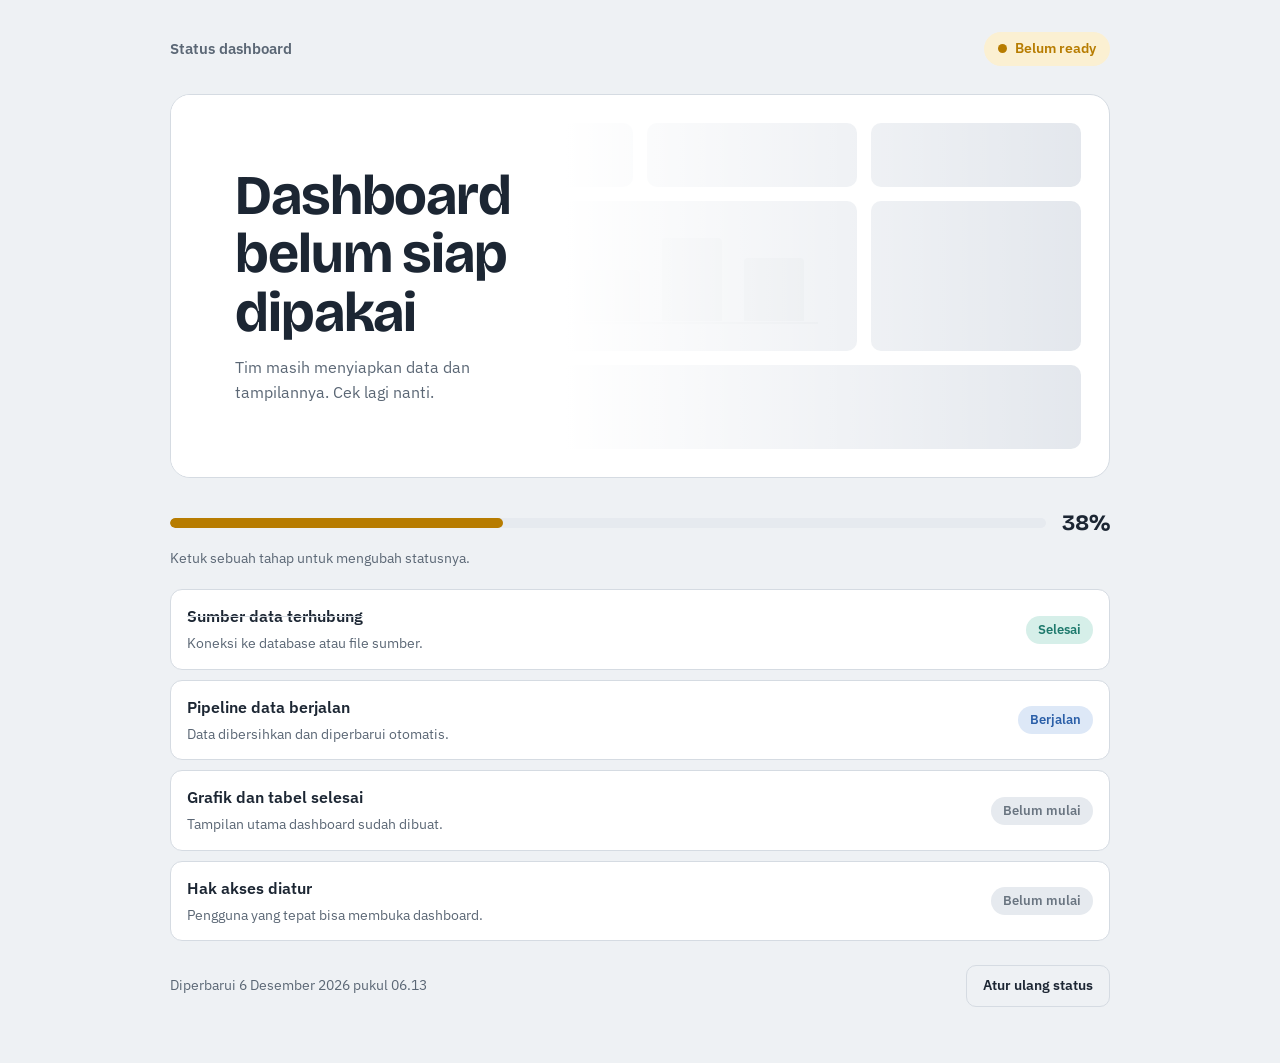
==== dashboard.html @ e11744fb "update dashboard.html" ====
<!doctype html>
<html lang="id">
    <head>
        <meta charset="utf-8" />
        <meta
            name="viewport"
            content="width=device-width, initial-scale=1, viewport-fit=cover"
        />
        <title>Status Dashboard</title>
        <link rel="preconnect" href="https://fonts.googleapis.com" />
        <link rel="preconnect" href="https://fonts.gstatic.com" crossorigin />
        <link
            href="https://fonts.googleapis.com/css2?family=Bricolage+Grotesque:wght@600;700&family=IBM+Plex+Sans:wght@400;500;600&display=swap"
            rel="stylesheet"
        />
        <style>
            :root {
                box-sizing: border-box;
                padding-top: env(safe-area-inset-top, 0px);
                padding-bottom: env(safe-area-inset-bottom, 0px);
                --bg: #eef1f4;
                --surface: #ffffff;
                --ink: #1c2633;
                --ink-soft: #5b6775;
                --line: #d5dbe2;
                --ghost: #dfe4ea;
                --wait: #b77c00;
                --wait-bg: #fbf0d2;
                --run: #2b5fa8;
                --run-bg: #dde8f7;
                --done: #1f7a6d;
                --done-bg: #d6efe9;
                --idle: #6a7581;
                --idle-bg: #e6eaef;
            }
            @media (prefers-color-scheme: dark) {
                :root:not([data-theme="light"]) {
                    --bg: #131a22;
                    --surface: #1b2430;
                    --ink: #e8edf2;
                    --ink-soft: #98a4b1;
                    --line: #2c3746;
                    --ghost: #263140;
                    --wait: #f0b93a;
                    --wait-bg: #3a2f10;
                    --run: #7fb0ee;
                    --run-bg: #1d3352;
                    --done: #59c9b6;
                    --done-bg: #143a34;
                    --idle: #9aa6b3;
                    --idle-bg: #263140;
                }
            }
            :root[data-theme="dark"] {
                --bg: #131a22;
                --surface: #1b2430;
                --ink: #e8edf2;
                --ink-soft: #98a4b1;
                --line: #2c3746;
                --ghost: #263140;
                --wait: #f0b93a;
                --wait-bg: #3a2f10;
                --run: #7fb0ee;
                --run-bg: #1d3352;
                --done: #59c9b6;
                --done-bg: #143a34;
                --idle: #9aa6b3;
                --idle-bg: #263140;
            }
            *,
            *::before,
            *::after {
                box-sizing: inherit;
            }
            html {
                height: 100%;
                scroll-padding-top: env(safe-area-inset-top, 0px);
            }
            body {
                margin: 0;
                min-height: 100%;
                background: var(--bg);
                color: var(--ink);
                font-family:
                    "IBM Plex Sans",
                    system-ui,
                    -apple-system,
                    "Segoe UI",
                    sans-serif;
                font-size: 16px;
                line-height: 1.55;
            }
            .wrap {
                max-width: 980px;
                margin: 0 auto;
                padding: 32px 20px 56px;
            }

            /* Header */
            .top {
                display: flex;
                align-items: center;
                justify-content: space-between;
                gap: 12px;
                margin-bottom: 28px;
            }
            .top .name {
                font-weight: 600;
                font-size: 15px;
                color: var(--ink-soft);
            }
            .pill {
                display: inline-flex;
                align-items: center;
                gap: 8px;
                padding: 6px 14px;
                border-radius: 999px;
                font-weight: 600;
                font-size: 14px;
                background: var(--wait-bg);
                color: var(--wait);
            }
            .pill::before {
                content: "";
                width: 9px;
                height: 9px;
                border-radius: 50%;
                background: currentColor;
            }
            .is-ready .pill {
                background: var(--done-bg);
                color: var(--done);
            }

            /* Stage: ghost dashboard + statement */
            .stage {
                position: relative;
                background: var(--surface);
                border: 1px solid var(--line);
                border-radius: 20px;
                padding: 28px;
                overflow: hidden;
            }
            .ghost {
                display: grid;
                grid-template-columns: repeat(4, 1fr);
                grid-template-rows: 64px 150px 84px;
                gap: 14px;
                opacity: 0.9;
            }
            .ghost > div {
                background: var(--ghost);
                border-radius: 10px;
            }
            .ghost .chart {
                grid-column: span 3;
                position: relative;
            }
            .ghost .side {
                grid-column: span 1;
            }
            .ghost .table {
                grid-column: span 4;
            }
            .ghost .chart::after {
                content: "";
                position: absolute;
                left: 6%;
                right: 6%;
                bottom: 18%;
                height: 2px;
                background: var(--line);
            }
            .bars {
                position: absolute;
                left: 8%;
                right: 8%;
                bottom: 20%;
                display: flex;
                align-items: flex-end;
                gap: 4%;
                height: 60%;
            }
            .bars i {
                flex: 1;
                background: var(--line);
                border-radius: 4px 4px 0 0;
            }
            .bars i:nth-child(1) {
                height: 38%;
            }
            .bars i:nth-child(2) {
                height: 62%;
            }
            .bars i:nth-child(3) {
                height: 48%;
            }
            .bars i:nth-child(4) {
                height: 80%;
            }
            .bars i:nth-child(5) {
                height: 56%;
            }
            .bars i:nth-child(6) {
                height: 92%;
            }
            .bars i:nth-child(7) {
                height: 70%;
            }

            .statement {
                position: absolute;
                inset: 0;
                display: flex;
                flex-direction: column;
                justify-content: center;
                align-items: flex-start;
                padding: 0 clamp(24px, 6vw, 64px);
                background: linear-gradient(
                    90deg,
                    var(--surface) 0%,
                    var(--surface) 42%,
                    transparent 100%
                );
            }
            h1 {
                font-family:
                    "Bricolage Grotesque", "IBM Plex Sans", system-ui,
                    sans-serif;
                font-weight: 700;
                font-size: clamp(30px, 6.4vw, 56px);
                line-height: 1.05;
                letter-spacing: -0.02em;
                margin: 0 0 12px;
                max-width: 11ch;
            }
            .statement p {
                margin: 0;
                max-width: 32ch;
                color: var(--ink-soft);
            }

            /* Progress */
            .progress {
                margin: 28px 0 8px;
                display: flex;
                align-items: center;
                gap: 16px;
            }
            .track {
                flex: 1;
                height: 10px;
                background: var(--idle-bg);
                border-radius: 999px;
                overflow: hidden;
            }
            .fill {
                height: 100%;
                width: 0;
                background: var(--wait);
                border-radius: 999px;
                transition:
                    width 0.7s ease,
                    background-color 0.3s;
            }
            .is-ready .fill {
                background: var(--done);
            }
            .pct {
                font-family: "Bricolage Grotesque", "IBM Plex Sans", sans-serif;
                font-weight: 700;
                font-size: 22px;
                min-width: 3.2ch;
                text-align: right;
            }
            .hint {
                color: var(--ink-soft);
                font-size: 14px;
                margin: 0 0 20px;
            }

            /* Checklist */
            .list {
                display: grid;
                gap: 10px;
                padding: 0;
                margin: 0;
                list-style: none;
            }
            .item {
                width: 100%;
                text-align: left;
                font: inherit;
                color: inherit;
                display: grid;
                grid-template-columns: 1fr auto;
                gap: 4px 16px;
                align-items: center;
                background: var(--surface);
                border: 1px solid var(--line);
                border-radius: 12px;
                padding: 14px 16px;
                cursor: pointer;
            }
            .item:hover {
                border-color: var(--ink-soft);
            }
            .item:focus-visible,
            .btn:focus-visible {
                outline: 3px solid var(--run);
                outline-offset: 2px;
            }
            .item .t {
                font-weight: 600;
            }
            .item .d {
                grid-column: 1;
                color: var(--ink-soft);
                font-size: 14px;
            }
            .badge {
                grid-row: 1 / span 2;
                grid-column: 2;
                padding: 4px 12px;
                border-radius: 999px;
                font-size: 13px;
                font-weight: 600;
                white-space: nowrap;
            }
            .s-idle .badge {
                background: var(--idle-bg);
                color: var(--idle);
            }
            .s-run .badge {
                background: var(--run-bg);
                color: var(--run);
            }
            .s-done .badge {
                background: var(--done-bg);
                color: var(--done);
            }
            .s-done .t {
                text-decoration: line-through;
                text-decoration-color: var(--line);
            }

            .foot {
                display: flex;
                flex-wrap: wrap;
                align-items: center;
                justify-content: space-between;
                gap: 12px;
                margin-top: 24px;
                color: var(--ink-soft);
                font-size: 14px;
            }
            .btn {
                font: inherit;
                font-weight: 600;
                color: var(--ink);
                background: transparent;
                border: 1px solid var(--line);
                border-radius: 10px;
                padding: 9px 16px;
                cursor: pointer;
            }
            .btn:hover {
                border-color: var(--ink-soft);
            }

            @media (max-width: 640px) {
                .wrap {
                    padding: 20px 16px 40px;
                }
                .stage {
                    padding: 16px;
                }
                .ghost {
                    grid-template-rows: 44px 110px 60px;
                    gap: 10px;
                }
                .statement {
                    background: linear-gradient(
                        180deg,
                        var(--surface) 0%,
                        var(--surface) 55%,
                        transparent 100%
                    );
                    justify-content: flex-start;
                    padding-top: 28px;
                }
                h1 {
                    max-width: 14ch;
                }
            }
            @media (prefers-reduced-motion: reduce) {
                .fill {
                    transition: none;
                }
            }
        </style>
    </head>
    <body>
        <div class="wrap" id="app">
            <div class="top">
                <span class="name">Status dashboard</span>
                <span class="pill" id="pill">Belum ready</span>
            </div>

            <section class="stage" aria-labelledby="judul">
                <div class="ghost" aria-hidden="true">
                    <div></div>
                    <div></div>
                    <div></div>
                    <div></div>
                    <div class="chart">
                        <div class="bars">
                            <i></i><i></i><i></i><i></i><i></i><i></i><i></i>
                        </div>
                    </div>
                    <div class="side"></div>
                    <div class="table"></div>
                </div>
                <div class="statement">
                    <h1 id="judul">Dashboard belum siap dipakai</h1>
                    <p id="sub">
                        Tim masih menyiapkan data dan tampilannya. Cek lagi
                        nanti.
                    </p>
                </div>
            </section>

            <div class="progress">
                <div
                    class="track"
                    role="progressbar"
                    aria-valuemin="0"
                    aria-valuemax="100"
                    aria-valuenow="0"
                    id="track"
                >
                    <div class="fill" id="fill"></div>
                </div>
                <div class="pct" id="pct">0%</div>
            </div>
            <p class="hint">Ketuk sebuah tahap untuk mengubah statusnya.</p>

            <ul class="list" id="list"></ul>

            <div class="foot">
                <span id="updated">Diperbarui —</span>
                <button class="btn" id="reset" type="button">
                    Atur ulang status
                </button>
            </div>
        </div>

        <script>
            (function () {
                var STEPS = [
                    {
                        id: "sumber",
                        title: "Sumber data terhubung",
                        desc: "Koneksi ke database atau file sumber."
                    },
                    {
                        id: "pipeline",
                        title: "Pipeline data berjalan",
                        desc: "Data dibersihkan dan diperbarui otomatis."
                    },
                    {
                        id: "visual",
                        title: "Grafik dan tabel selesai",
                        desc: "Tampilan utama dashboard sudah dibuat."
                    },
                    {
                        id: "akses",
                        title: "Hak akses diatur",
                        desc: "Pengguna yang tepat bisa membuka dashboard."
                    }
                ];
                var LABEL = ["Belum mulai", "Berjalan", "Selesai"];
                var CLS = ["s-idle", "s-run", "s-done"];
                var KEY = "status-dashboard-v1";

                var state = { s: [2, 1, 0, 0], t: null };

                try {
                    var raw = localStorage.getItem(KEY);
                    if (raw) {
                        var p = JSON.parse(raw);
                        if (
                            p &&
                            Array.isArray(p.s) &&
                            p.s.length === STEPS.length
                        )
                            state = p;
                    }
                } catch (e) {}

                function save() {
                    try {
                        localStorage.setItem(KEY, JSON.stringify(state));
                    } catch (e) {}
                }

                function fmt(ts) {
                    var d = ts ? new Date(ts) : new Date();
                    return d.toLocaleString("id-ID", {
                        day: "numeric",
                        month: "long",
                        year: "numeric",
                        hour: "2-digit",
                        minute: "2-digit"
                    });
                }

                var list = document.getElementById("list");

                function render() {
                    list.innerHTML = "";
                    var score = 0;
                    STEPS.forEach(function (st, i) {
                        var v = state.s[i];
                        score += v === 2 ? 1 : v === 1 ? 0.5 : 0;
                        var li = document.createElement("li");
                        var b = document.createElement("button");
                        b.type = "button";
                        b.className = "item " + CLS[v];
                        b.setAttribute(
                            "aria-label",
                            st.title +
                                ", status " +
                                LABEL[v] +
                                ". Ketuk untuk mengubah."
                        );
                        b.innerHTML =
                            '<span class="t"></span><span class="d"></span><span class="badge"></span>';
                        b.querySelector(".t").textContent = st.title;
                        b.querySelector(".d").textContent = st.desc;
                        b.querySelector(".badge").textContent = LABEL[v];
                        b.addEventListener("click", function () {
                            state.s[i] = (state.s[i] + 1) % 3;
                            state.t = Date.now();
                            save();
                            render();
                        });
                        li.appendChild(b);
                        list.appendChild(li);
                    });

                    var pct = Math.round((score / STEPS.length) * 100);
                    var ready = state.s.every(function (v) {
                        return v === 2;
                    });

                    document.getElementById("fill").style.width = pct + "%";
                    document.getElementById("pct").textContent = pct + "%";
                    document
                        .getElementById("track")
                        .setAttribute("aria-valuenow", pct);
                    document
                        .getElementById("app")
                        .classList.toggle("is-ready", ready);
                    document.getElementById("pill").textContent = ready
                        ? "Ready"
                        : "Belum ready";
                    document.getElementById("judul").textContent = ready
                        ? "Dashboard sudah siap dipakai"
                        : "Dashboard belum siap dipakai";
                    document.getElementById("sub").textContent = ready
                        ? "Semua tahap selesai. Dashboard bisa dibuka sekarang."
                        : "Tim masih menyiapkan data dan tampilannya. Cek lagi nanti.";
                    document.getElementById("updated").textContent =
                        "Diperbarui " + fmt(state.t);
                }

                document
                    .getElementById("reset")
                    .addEventListener("click", function () {
                        state = { s: [2, 1, 0, 0], t: Date.now() };
                        save();
                        render();
                    });

                render();
            })();
        </script>
    </body>
</html>
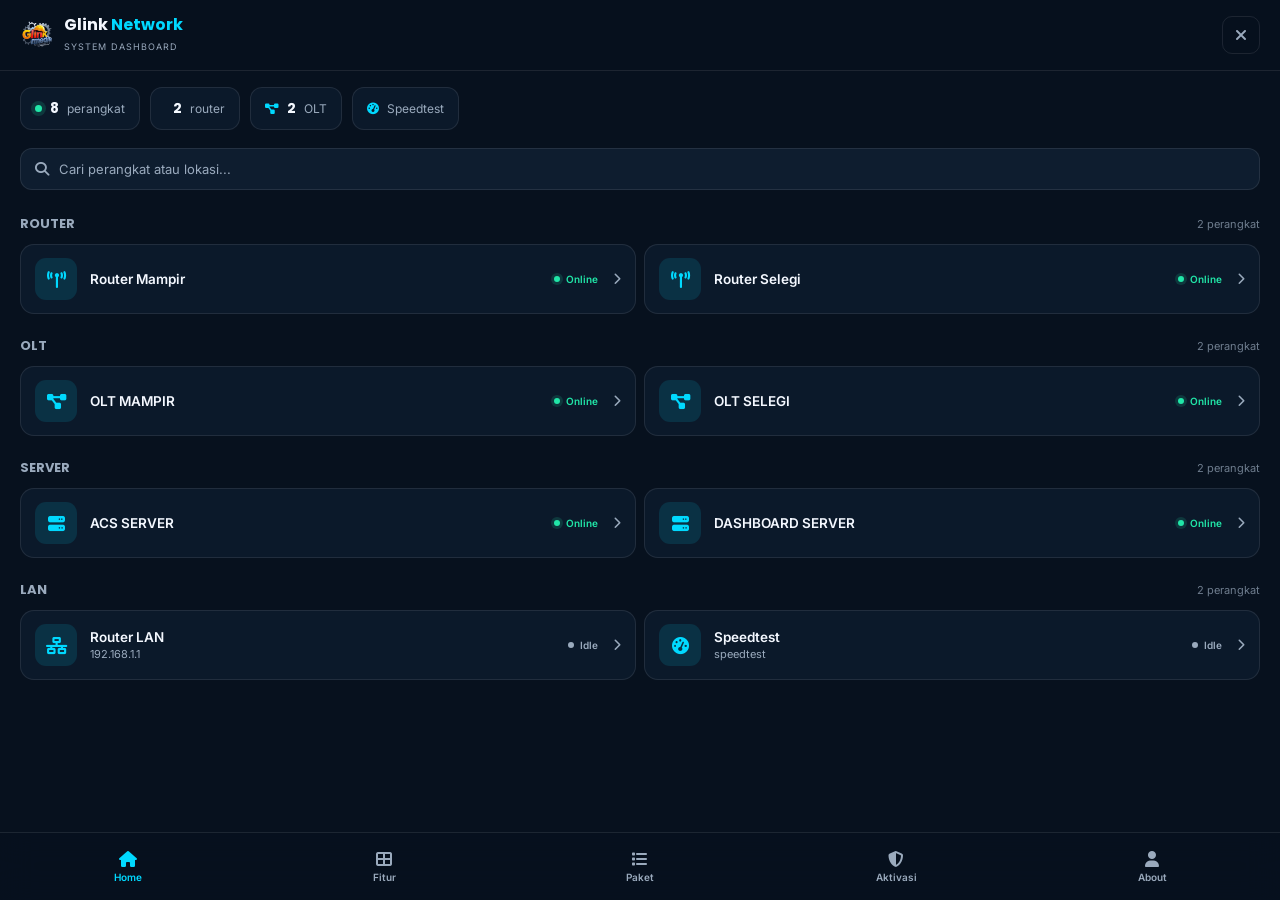
==== commit 99177e69: "Rename dashboard2.html to dashboard.html" ====
--- a/dashboard.html
+++ b/dashboard.html
@@ -1,590 +1,665 @@
 <!doctype html>
 <html lang="id">
     <head>
-        <meta charset="utf-8" />
+        <meta charset="UTF-8" />
         <meta
             name="viewport"
-            content="width=device-width, initial-scale=1, viewport-fit=cover"
+            content="width=device-width, initial-scale=1.0, viewport-fit=cover"
         />
-        <title>Status Dashboard</title>
+        <meta name="theme-color" content="#07111e" />
+        <title>Dashboard | Glink Network</title>
+        <link rel="icon" href="assets/img/favicon.ico" />
         <link rel="preconnect" href="https://fonts.googleapis.com" />
         <link rel="preconnect" href="https://fonts.gstatic.com" crossorigin />
         <link
-            href="https://fonts.googleapis.com/css2?family=Bricolage+Grotesque:wght@600;700&family=IBM+Plex+Sans:wght@400;500;600&display=swap"
+            href="https://fonts.googleapis.com/css2?family=Inter:wght@400;500;600;700&family=Poppins:wght@600;700;800&display=swap"
             rel="stylesheet"
+        />
+        <link
+            rel="stylesheet"
+            href="https://cdnjs.cloudflare.com/ajax/libs/font-awesome/6.5.2/css/all.min.css"
         />
         <style>
             :root {
+                --bg: #07111e;
+                --bg-soft: #0b1726;
+                --card: rgba(14, 29, 47, 0.75);
+                --card-solid: #0e1d2f;
+                --text: #f4f8ff;
+                --text-soft: #9aaabd;
+                --primary: #00d9ff;
+                --primary-dim: rgba(0, 217, 255, 0.12);
+                --border: rgba(255, 255, 255, 0.09);
+                --good: #21e6a8;
+                --tabbar-h: 68px;
+            }
+            * {
+                margin: 0;
+                padding: 0;
                 box-sizing: border-box;
+            }
+            html,
+            body {
+                overflow-x: hidden;
+                width: 100%;
+            }
+            body {
+                background: var(--bg);
+                color: var(--text);
+                font-family: "Inter", sans-serif;
+                padding-bottom: calc(
+                    var(--tabbar-h) + env(safe-area-inset-bottom, 0px)
+                );
                 padding-top: env(safe-area-inset-top, 0px);
+            }
+            a {
+                color: inherit;
+                text-decoration: none;
+            }
+
+            /* ============ HEADER ============ */
+            .header {
+                position: sticky;
+                top: env(safe-area-inset-top, 0px);
+                z-index: 50;
+                display: flex;
+                align-items: center;
+                justify-content: space-between;
+                padding: 16px 20px;
+                background: rgba(7, 17, 30, 0.75);
+                backdrop-filter: blur(16px);
+                -webkit-backdrop-filter: blur(16px);
+                border-bottom: 1px solid var(--border);
+            }
+            .header-brand {
+                display: flex;
+                align-items: center;
+                gap: 10px;
+            }
+            .header-brand img {
+                width: 34px;
+                height: 34px;
+                border-radius: 9px;
+            }
+            .header-brand strong {
+                font-family: "Poppins";
+                font-size: 16px;
+                display: block;
+                line-height: 1.1;
+            }
+            .header-brand strong span {
+                color: var(--primary);
+            }
+            .header-brand small {
+                color: var(--text-soft);
+                font-size: 9px;
+                letter-spacing: 1px;
+            }
+            .header-close {
+                width: 38px;
+                height: 38px;
+                display: grid;
+                place-items: center;
+                border: 1px solid var(--border);
+                border-radius: 10px;
+                color: var(--text-soft);
+                transition: 0.2s;
+            }
+            .header-close:active {
+                border-color: var(--primary);
+                color: var(--primary);
+            }
+
+            /* ============ SUMMARY STRIP ============ */
+            .summary {
+                display: flex;
+                gap: 10px;
+                padding: 16px 20px 4px;
+                overflow-x: auto;
+                scrollbar-width: none;
+            }
+            .summary::-webkit-scrollbar {
+                display: none;
+            }
+            .summary-chip {
+                flex: 0 0 auto;
+                display: flex;
+                align-items: center;
+                gap: 8px;
+                padding: 10px 14px;
+                border: 1px solid var(--border);
+                border-radius: 12px;
+                background: var(--card);
+                font-size: 12px;
+                color: var(--text-soft);
+                white-space: nowrap;
+            }
+            .summary-chip strong {
+                color: var(--text);
+                font-family: "Poppins";
+                font-size: 14px;
+            }
+            .summary-chip .dot {
+                width: 7px;
+                height: 7px;
+                border-radius: 50%;
+                background: var(--good);
+                box-shadow: 0 0 0 4px rgba(33, 230, 168, 0.15);
+            }
+
+            /* ============ SEARCH ============ */
+            .search-wrap {
+                padding: 14px 20px 6px;
+            }
+            .search-box {
+                display: flex;
+                align-items: center;
+                gap: 10px;
+                padding: 12px 14px;
+                border: 1px solid var(--border);
+                border-radius: 12px;
+                background: var(--card-solid);
+            }
+            .search-box i {
+                color: var(--text-soft);
+                font-size: 14px;
+            }
+            .search-box input {
+                flex: 1;
+                background: none;
+                border: none;
+                outline: none;
+                color: var(--text);
+                font-size: 13px;
+                font-family: inherit;
+            }
+            .search-box input::placeholder {
+                color: var(--text-soft);
+            }
+
+            /* ============ GROUPS ============ */
+            .group {
+                padding: 18px 20px 4px;
+            }
+            .group-title {
+                display: flex;
+                align-items: center;
+                justify-content: space-between;
+                margin-bottom: 10px;
+            }
+            .group-title h2 {
+                font-family: "Poppins";
+                font-size: 13px;
+                font-weight: 700;
+                color: var(--text-soft);
+            }
+            .group-title span {
+                font-size: 11px;
+                color: var(--text-soft);
+                opacity: 0.7;
+            }
+
+            .device-list {
+                display: flex;
+                flex-direction: column;
+                gap: 8px;
+            }
+            .device {
+                display: flex;
+                align-items: center;
+                gap: 13px;
+                padding: 13px 14px;
+                border: 1px solid var(--border);
+                border-radius: 14px;
+                background: var(--card);
+                transition: 0.2s;
+            }
+            .device:active {
+                border-color: rgba(0, 217, 255, 0.35);
+                background: rgba(0, 217, 255, 0.05);
+            }
+            .device-icon {
+                width: 42px;
+                height: 42px;
+                flex: 0 0 auto;
+                display: grid;
+                place-items: center;
+                border-radius: 11px;
+                background: var(--primary-dim);
+                color: var(--primary);
+                font-size: 17px;
+            }
+            .device-body {
+                flex: 1;
+                min-width: 0;
+            }
+            .device-body strong {
+                display: block;
+                font-size: 13.5px;
+                font-weight: 600;
+            }
+            .device-body span {
+                display: block;
+                margin-top: 2px;
+                font-size: 11px;
+                color: var(--text-soft);
+                white-space: nowrap;
+                overflow: hidden;
+                text-overflow: ellipsis;
+            }
+            .device-status {
+                flex: 0 0 auto;
+                display: flex;
+                align-items: center;
+                gap: 6px;
+                font-size: 10px;
+                color: var(--good);
+                font-weight: 600;
+            }
+            .device-status .dot {
+                width: 6px;
+                height: 6px;
+                border-radius: 50%;
+                background: var(--good);
+                box-shadow: 0 0 0 3px rgba(33, 230, 168, 0.15);
+            }
+            .device-chevron {
+                color: var(--text-soft);
+                font-size: 12px;
+                margin-left: 2px;
+            }
+
+            .device.is-add {
+                justify-content: center;
+                color: var(--text-soft);
+                border-style: dashed;
+            }
+            .device.is-add .device-icon {
+                background: transparent;
+                border: 1px dashed var(--border);
+                color: var(--text-soft);
+            }
+            .device.is-add strong {
+                font-weight: 500;
+                font-size: 13px;
+            }
+
+            .empty-state {
+                text-align: center;
+                padding: 50px 20px;
+                color: var(--text-soft);
+                font-size: 13px;
+                display: none;
+            }
+            .empty-state i {
+                font-size: 26px;
+                color: var(--primary);
+                margin-bottom: 10px;
+                display: block;
+            }
+
+            /* ============ BOTTOM TABBAR ============ */
+            .tabbar {
+                position: fixed;
+                left: 0;
+                right: 0;
+                bottom: 0;
+                z-index: 60;
+                height: calc(
+                    var(--tabbar-h) + env(safe-area-inset-bottom, 0px)
+                );
                 padding-bottom: env(safe-area-inset-bottom, 0px);
-                --bg: #eef1f4;
-                --surface: #ffffff;
-                --ink: #1c2633;
-                --ink-soft: #5b6775;
-                --line: #d5dbe2;
-                --ghost: #dfe4ea;
-                --wait: #b77c00;
-                --wait-bg: #fbf0d2;
-                --run: #2b5fa8;
-                --run-bg: #dde8f7;
-                --done: #1f7a6d;
-                --done-bg: #d6efe9;
-                --idle: #6a7581;
-                --idle-bg: #e6eaef;
-            }
-            @media (prefers-color-scheme: dark) {
-                :root:not([data-theme="light"]) {
-                    --bg: #131a22;
-                    --surface: #1b2430;
-                    --ink: #e8edf2;
-                    --ink-soft: #98a4b1;
-                    --line: #2c3746;
-                    --ghost: #263140;
-                    --wait: #f0b93a;
-                    --wait-bg: #3a2f10;
-                    --run: #7fb0ee;
-                    --run-bg: #1d3352;
-                    --done: #59c9b6;
-                    --done-bg: #143a34;
-                    --idle: #9aa6b3;
-                    --idle-bg: #263140;
-                }
-            }
-            :root[data-theme="dark"] {
-                --bg: #131a22;
-                --surface: #1b2430;
-                --ink: #e8edf2;
-                --ink-soft: #98a4b1;
-                --line: #2c3746;
-                --ghost: #263140;
-                --wait: #f0b93a;
-                --wait-bg: #3a2f10;
-                --run: #7fb0ee;
-                --run-bg: #1d3352;
-                --done: #59c9b6;
-                --done-bg: #143a34;
-                --idle: #9aa6b3;
-                --idle-bg: #263140;
-            }
-            *,
-            *::before,
-            *::after {
-                box-sizing: inherit;
-            }
-            html {
-                height: 100%;
-                scroll-padding-top: env(safe-area-inset-top, 0px);
-            }
-            body {
-                margin: 0;
-                min-height: 100%;
-                background: var(--bg);
-                color: var(--ink);
-                font-family:
-                    "IBM Plex Sans",
-                    system-ui,
-                    -apple-system,
-                    "Segoe UI",
-                    sans-serif;
+                display: flex;
+                background: rgba(7, 17, 30, 0.9);
+                backdrop-filter: blur(16px);
+                -webkit-backdrop-filter: blur(16px);
+                border-top: 1px solid var(--border);
+            }
+            .tab-link {
+                flex: 1;
+                display: flex;
+                flex-direction: column;
+                align-items: center;
+                justify-content: center;
+                gap: 4px;
+                color: var(--text-soft);
+                font-size: 10px;
+                font-weight: 600;
+            }
+            .tab-link i {
                 font-size: 16px;
-                line-height: 1.55;
-            }
-            .wrap {
-                max-width: 980px;
-                margin: 0 auto;
-                padding: 32px 20px 56px;
-            }
-
-            /* Header */
-            .top {
-                display: flex;
-                align-items: center;
-                justify-content: space-between;
-                gap: 12px;
-                margin-bottom: 28px;
-            }
-            .top .name {
-                font-weight: 600;
-                font-size: 15px;
-                color: var(--ink-soft);
-            }
-            .pill {
-                display: inline-flex;
-                align-items: center;
-                gap: 8px;
-                padding: 6px 14px;
-                border-radius: 999px;
-                font-weight: 600;
-                font-size: 14px;
-                background: var(--wait-bg);
-                color: var(--wait);
-            }
-            .pill::before {
-                content: "";
-                width: 9px;
-                height: 9px;
-                border-radius: 50%;
-                background: currentColor;
-            }
-            .is-ready .pill {
-                background: var(--done-bg);
-                color: var(--done);
-            }
-
-            /* Stage: ghost dashboard + statement */
-            .stage {
-                position: relative;
-                background: var(--surface);
-                border: 1px solid var(--line);
-                border-radius: 20px;
-                padding: 28px;
-                overflow: hidden;
-            }
-            .ghost {
-                display: grid;
-                grid-template-columns: repeat(4, 1fr);
-                grid-template-rows: 64px 150px 84px;
-                gap: 14px;
-                opacity: 0.9;
-            }
-            .ghost > div {
-                background: var(--ghost);
-                border-radius: 10px;
-            }
-            .ghost .chart {
-                grid-column: span 3;
-                position: relative;
-            }
-            .ghost .side {
-                grid-column: span 1;
-            }
-            .ghost .table {
-                grid-column: span 4;
-            }
-            .ghost .chart::after {
-                content: "";
-                position: absolute;
-                left: 6%;
-                right: 6%;
-                bottom: 18%;
-                height: 2px;
-                background: var(--line);
-            }
-            .bars {
-                position: absolute;
-                left: 8%;
-                right: 8%;
-                bottom: 20%;
-                display: flex;
-                align-items: flex-end;
-                gap: 4%;
-                height: 60%;
-            }
-            .bars i {
-                flex: 1;
-                background: var(--line);
-                border-radius: 4px 4px 0 0;
-            }
-            .bars i:nth-child(1) {
-                height: 38%;
-            }
-            .bars i:nth-child(2) {
-                height: 62%;
-            }
-            .bars i:nth-child(3) {
-                height: 48%;
-            }
-            .bars i:nth-child(4) {
-                height: 80%;
-            }
-            .bars i:nth-child(5) {
-                height: 56%;
-            }
-            .bars i:nth-child(6) {
-                height: 92%;
-            }
-            .bars i:nth-child(7) {
-                height: 70%;
-            }
-
-            .statement {
-                position: absolute;
-                inset: 0;
-                display: flex;
-                flex-direction: column;
-                justify-content: center;
-                align-items: flex-start;
-                padding: 0 clamp(24px, 6vw, 64px);
-                background: linear-gradient(
-                    90deg,
-                    var(--surface) 0%,
-                    var(--surface) 42%,
-                    transparent 100%
-                );
-            }
-            h1 {
-                font-family:
-                    "Bricolage Grotesque", "IBM Plex Sans", system-ui,
-                    sans-serif;
-                font-weight: 700;
-                font-size: clamp(30px, 6.4vw, 56px);
-                line-height: 1.05;
-                letter-spacing: -0.02em;
-                margin: 0 0 12px;
-                max-width: 11ch;
-            }
-            .statement p {
-                margin: 0;
-                max-width: 32ch;
-                color: var(--ink-soft);
-            }
-
-            /* Progress */
-            .progress {
-                margin: 28px 0 8px;
-                display: flex;
-                align-items: center;
-                gap: 16px;
-            }
-            .track {
-                flex: 1;
-                height: 10px;
-                background: var(--idle-bg);
-                border-radius: 999px;
-                overflow: hidden;
-            }
-            .fill {
-                height: 100%;
-                width: 0;
-                background: var(--wait);
-                border-radius: 999px;
-                transition:
-                    width 0.7s ease,
-                    background-color 0.3s;
-            }
-            .is-ready .fill {
-                background: var(--done);
-            }
-            .pct {
-                font-family: "Bricolage Grotesque", "IBM Plex Sans", sans-serif;
-                font-weight: 700;
-                font-size: 22px;
-                min-width: 3.2ch;
-                text-align: right;
-            }
-            .hint {
-                color: var(--ink-soft);
-                font-size: 14px;
-                margin: 0 0 20px;
-            }
-
-            /* Checklist */
-            .list {
-                display: grid;
-                gap: 10px;
-                padding: 0;
-                margin: 0;
-                list-style: none;
-            }
-            .item {
-                width: 100%;
-                text-align: left;
-                font: inherit;
-                color: inherit;
-                display: grid;
-                grid-template-columns: 1fr auto;
-                gap: 4px 16px;
-                align-items: center;
-                background: var(--surface);
-                border: 1px solid var(--line);
-                border-radius: 12px;
-                padding: 14px 16px;
-                cursor: pointer;
-            }
-            .item:hover {
-                border-color: var(--ink-soft);
-            }
-            .item:focus-visible,
-            .btn:focus-visible {
-                outline: 3px solid var(--run);
-                outline-offset: 2px;
-            }
-            .item .t {
-                font-weight: 600;
-            }
-            .item .d {
-                grid-column: 1;
-                color: var(--ink-soft);
-                font-size: 14px;
-            }
-            .badge {
-                grid-row: 1 / span 2;
-                grid-column: 2;
-                padding: 4px 12px;
-                border-radius: 999px;
-                font-size: 13px;
-                font-weight: 600;
-                white-space: nowrap;
-            }
-            .s-idle .badge {
-                background: var(--idle-bg);
-                color: var(--idle);
-            }
-            .s-run .badge {
-                background: var(--run-bg);
-                color: var(--run);
-            }
-            .s-done .badge {
-                background: var(--done-bg);
-                color: var(--done);
-            }
-            .s-done .t {
-                text-decoration: line-through;
-                text-decoration-color: var(--line);
-            }
-
-            .foot {
-                display: flex;
-                flex-wrap: wrap;
-                align-items: center;
-                justify-content: space-between;
-                gap: 12px;
-                margin-top: 24px;
-                color: var(--ink-soft);
-                font-size: 14px;
-            }
-            .btn {
-                font: inherit;
-                font-weight: 600;
-                color: var(--ink);
-                background: transparent;
-                border: 1px solid var(--line);
-                border-radius: 10px;
-                padding: 9px 16px;
-                cursor: pointer;
-            }
-            .btn:hover {
-                border-color: var(--ink-soft);
-            }
-
-            @media (max-width: 640px) {
-                .wrap {
-                    padding: 20px 16px 40px;
-                }
-                .stage {
-                    padding: 16px;
-                }
-                .ghost {
-                    grid-template-rows: 44px 110px 60px;
-                    gap: 10px;
-                }
-                .statement {
-                    background: linear-gradient(
-                        180deg,
-                        var(--surface) 0%,
-                        var(--surface) 55%,
-                        transparent 100%
-                    );
-                    justify-content: flex-start;
-                    padding-top: 28px;
-                }
-                h1 {
-                    max-width: 14ch;
-                }
-            }
-            @media (prefers-reduced-motion: reduce) {
-                .fill {
-                    transition: none;
+            }
+            .tab-link.active {
+                color: var(--primary);
+            }
+
+            @media (min-width: 560px) {
+                .device-list {
+                    display: grid;
+                    grid-template-columns: 1fr 1fr;
                 }
             }
         </style>
     </head>
     <body>
-        <div class="wrap" id="app">
-            <div class="top">
-                <span class="name">Status dashboard</span>
-                <span class="pill" id="pill">Belum ready</span>
-            </div>
-
-            <section class="stage" aria-labelledby="judul">
-                <div class="ghost" aria-hidden="true">
-                    <div></div>
-                    <div></div>
-                    <div></div>
-                    <div></div>
-                    <div class="chart">
-                        <div class="bars">
-                            <i></i><i></i><i></i><i></i><i></i><i></i><i></i>
-                        </div>
-                    </div>
-                    <div class="side"></div>
-                    <div class="table"></div>
+        <!-- ================= HEADER ================= -->
+        <header class="header">
+            <a href="index.html" class="header-brand">
+                <img src="assets/img/favicon.ico" alt="Glink Media" />
+                <div>
+                    <strong>Glink<span> Network</span></strong>
+                    <small>SYSTEM DASHBOARD</small>
                 </div>
-                <div class="statement">
-                    <h1 id="judul">Dashboard belum siap dipakai</h1>
-                    <p id="sub">
-                        Tim masih menyiapkan data dan tampilannya. Cek lagi
-                        nanti.
-                    </p>
-                </div>
-            </section>
-
-            <div class="progress">
-                <div
-                    class="track"
-                    role="progressbar"
-                    aria-valuemin="0"
-                    aria-valuemax="100"
-                    aria-valuenow="0"
-                    id="track"
-                >
-                    <div class="fill" id="fill"></div>
-                </div>
-                <div class="pct" id="pct">0%</div>
-            </div>
-            <p class="hint">Ketuk sebuah tahap untuk mengubah statusnya.</p>
-
-            <ul class="list" id="list"></ul>
-
-            <div class="foot">
-                <span id="updated">Diperbarui —</span>
-                <button class="btn" id="reset" type="button">
-                    Atur ulang status
-                </button>
+            </a>
+            <a
+                href="index.html"
+                class="header-close"
+                aria-label="Tutup dashboard"
+            >
+                <i class="fa-solid fa-xmark"></i>
+            </a>
+        </header>
+
+        <!-- ================= SUMMARY ================= -->
+        <div class="summary">
+            <div class="summary-chip">
+                <span class="dot"></span>
+                <strong id="count-total">0</strong> perangkat
+            </div>
+            <div class="summary-chip">
+                <i class="fa-solid fa-router" style="color: var(--primary)"></i>
+                <strong>2</strong> router
+            </div>
+            <div class="summary-chip">
+                <i
+                    class="fa-solid fa-diagram-project"
+                    style="color: var(--primary)"
+                ></i>
+                <strong>2</strong> OLT
+            </div>
+            <div class="summary-chip">
+                <i
+                    class="fa-solid fa-gauge-high"
+                    style="color: var(--primary)"
+                ></i>
+                Speedtest
             </div>
         </div>
 
+        <!-- ================= SEARCH ================= -->
+        <div class="search-wrap">
+            <div class="search-box">
+                <i class="fa-solid fa-magnifying-glass"></i>
+                <input
+                    id="device-search"
+                    type="search"
+                    placeholder="Cari perangkat atau lokasi..."
+                />
+            </div>
+        </div>
+
+        <!-- ================= ROUTER ================= -->
+        <div class="group" data-group>
+            <div class="group-title">
+                <h2>ROUTER</h2>
+                <span>2 perangkat</span>
+            </div>
+            <div class="device-list">
+                <a
+                    href="http://103.158.210.14:8080/graphs/iface/sfp/"
+                    target="_blank"
+                    rel="noopener"
+                    class="device"
+                    data-name="router mampir"
+                >
+                    <div class="device-icon">
+                        <i class="fa-solid fa-tower-broadcast"></i>
+                    </div>
+                    <div class="device-body">
+                        <strong>Router Mampir</strong>
+                        <!--span>103.158.210.14</span-->
+                    </div>
+                    <div class="device-status">
+                        <span class="dot"></span>Online
+                    </div>
+                    <i class="fa-solid fa-chevron-right device-chevron"></i>
+                </a>
+
+                <a
+                    href="http://103.158.210.11:88/graphs/iface/502%20%2D%20Vlan%20Metro/"
+                    target="_blank"
+                    rel="noopener"
+                    class="device"
+                    data-name="router selegi"
+                >
+                    <div class="device-icon">
+                        <i class="fa-solid fa-tower-broadcast"></i>
+                    </div>
+                    <div class="device-body">
+                        <strong>Router Selegi</strong>
+                        <!--span>103.158.210.11</span-->
+                    </div>
+                    <div class="device-status">
+                        <span class="dot"></span>Online
+                    </div>
+                    <i class="fa-solid fa-chevron-right device-chevron"></i>
+                </a>
+            </div>
+        </div>
+
+        <!-- ================= OLT ================= -->
+        <div class="group" data-group>
+            <div class="group-title">
+                <h2>OLT</h2>
+                <span>2 perangkat</span>
+            </div>
+            <div class="device-list">
+                <a
+                    href="http://103.158.210.14:8384"
+                    target="_blank"
+                    rel="noopener"
+                    class="device"
+                    data-name="olt mampir"
+                >
+                    <div class="device-icon">
+                        <i class="fa-solid fa-diagram-project"></i>
+                    </div>
+                    <div class="device-body">
+                        <strong>OLT MAMPIR</strong>
+                        <!--span>103.158.210.14</span-->
+                    </div>
+                    <div class="device-status">
+                        <span class="dot"></span>Online
+                    </div>
+                    <i class="fa-solid fa-chevron-right device-chevron"></i>
+                </a>
+                <a
+                    href="http://103.158.210.11:8283"
+                    target="_blank"
+                    rel="noopener"
+                    class="device"
+                    data-name="olt selegi"
+                >
+                    <div class="device-icon">
+                        <i class="fa-solid fa-diagram-project"></i>
+                    </div>
+                    <div class="device-body">
+                        <strong>OLT SELEGI</strong>
+                        <!--span>103.158.210.11</span-->
+                    </div>
+                    <div class="device-status">
+                        <span class="dot"></span>Online
+                    </div>
+                    <i class="fa-solid fa-chevron-right device-chevron"></i>
+                </a>
+            </div>
+        </div>
+
+        <!-- ================= ACS ================= -->
+        <div class="group" data-group>
+            <div class="group-title">
+                <h2>SERVER</h2>
+                <span>2 perangkat</span>
+            </div>
+            <div class="device-list">
+                <a
+                    href="http://103.158.210.11:3003"
+                    class="device"
+                    data-name="acs server"
+                >
+                    <div class="device-icon">
+                        <i class="fa-solid fa-server"></i>
+                    </div>
+                    <div class="device-body">
+                        <strong>ACS SERVER</strong>
+                        <!--span>103.158.210.11</span-->
+                    </div>
+                    <div class="device-status">
+                        <span class="dot"></span>Online
+                    </div>
+                    <i class="fa-solid fa-chevron-right device-chevron"></i>
+                </a>
+
+                <a
+                    href="http://103.158.210.11:8088"
+                    class="device"
+                    data-name="dashboard server"
+                >
+                    <div class="device-icon">
+                        <i class="fa-solid fa-server"></i>
+                    </div>
+                    <div class="device-body">
+                        <strong>DASHBOARD SERVER</strong>
+                        <!--span>103.158.210.11</span-->
+                    </div>
+                    <div class="device-status">
+                        <span class="dot"></span>Online
+                    </div>
+                    <i class="fa-solid fa-chevron-right device-chevron"></i>
+                </a>
+            </div>
+        </div>
+        <!-- ================= LAN ================= -->
+        <div class="group" data-group>
+            <div class="group-title">
+                <h2>LAN</h2>
+                <span>2 perangkat</span>
+            </div>
+            <div class="device-list">
+                <a
+                    href="http://192.168.1.1"
+                    target="_blank"
+                    rel="noopener"
+                    class="device"
+                    data-name="router lan"
+                >
+                    <div class="device-icon">
+                        <i class="fa-solid fa-network-wired"></i>
+                    </div>
+                    <div class="device-body">
+                        <strong>Router LAN</strong>
+                        <span>192.168.1.1</span>
+                    </div>
+                    <div class="device-status" style="color: var(--text-soft)">
+                        <span
+                            class="dot"
+                            style="
+                                background: var(--text-soft);
+                                box-shadow: none;
+                            "
+                        ></span
+                        >Idle
+                    </div>
+                    <i class="fa-solid fa-chevron-right device-chevron"></i>
+                </a>
+
+                <a
+                    href="https://www.speedtest.net/id"
+                    target="_blank"
+                    rel="noopener"
+                    class="device"
+                    data-name="speedtest"
+                >
+                    <div class="device-icon">
+                        <i class="fa-solid fa-gauge-high"></i>
+                    </div>
+                    <div class="device-body">
+                        <strong>Speedtest</strong>
+                        <span>speedtest</span>
+                    </div>
+                    <div class="device-status" style="color: var(--text-soft)">
+                        <span
+                            class="dot"
+                            style="
+                                background: var(--text-soft);
+                                box-shadow: none;
+                            "
+                        ></span
+                        >Idle
+                    </div>
+                    <i class="fa-solid fa-chevron-right device-chevron"></i>
+                </a>
+            </div>
+        </div>
+
+        <div class="empty-state" id="empty-state">
+            <i class="fa-solid fa-magnifying-glass"></i>
+            Perangkat tidak ditemukan
+        </div>
+
+        <!-- ================= TABBAR ================= -->
+        <nav class="tabbar">
+            <a href="dashboard.html" class="tab-link active"
+                ><i class="fa-solid fa-house"></i>Home</a
+            >
+            <a href="fitur.html" class="tab-link"
+                ><i class="fa-solid fa-table-cells-large"></i>Fitur</a
+            >
+            <a href="paket.html" class="tab-link"
+                ><i class="fa-solid fa-list"></i>Paket</a
+            >
+            <a href="aktivasi.html" class="tab-link"
+                ><i class="fa-solid fa-shield-halved"></i>Aktivasi</a
+            >
+            <a href="about.html" class="tab-link"
+                ><i class="fa-solid fa-user"></i>About</a
+            >
+        </nav>
+
         <script>
-            (function () {
-                var STEPS = [
-                    {
-                        id: "sumber",
-                        title: "Sumber data terhubung",
-                        desc: "Koneksi ke database atau file sumber."
-                    },
-                    {
-                        id: "pipeline",
-                        title: "Pipeline data berjalan",
-                        desc: "Data dibersihkan dan diperbarui otomatis."
-                    },
-                    {
-                        id: "visual",
-                        title: "Grafik dan tabel selesai",
-                        desc: "Tampilan utama dashboard sudah dibuat."
-                    },
-                    {
-                        id: "akses",
-                        title: "Hak akses diatur",
-                        desc: "Pengguna yang tepat bisa membuka dashboard."
-                    }
-                ];
-                var LABEL = ["Belum mulai", "Berjalan", "Selesai"];
-                var CLS = ["s-idle", "s-run", "s-done"];
-                var KEY = "status-dashboard-v1";
-
-                var state = { s: [2, 1, 0, 0], t: null };
-
-                try {
-                    var raw = localStorage.getItem(KEY);
-                    if (raw) {
-                        var p = JSON.parse(raw);
-                        if (
-                            p &&
-                            Array.isArray(p.s) &&
-                            p.s.length === STEPS.length
-                        )
-                            state = p;
-                    }
-                } catch (e) {}
-
-                function save() {
-                    try {
-                        localStorage.setItem(KEY, JSON.stringify(state));
-                    } catch (e) {}
-                }
-
-                function fmt(ts) {
-                    var d = ts ? new Date(ts) : new Date();
-                    return d.toLocaleString("id-ID", {
-                        day: "numeric",
-                        month: "long",
-                        year: "numeric",
-                        hour: "2-digit",
-                        minute: "2-digit"
+            // Hitung total perangkat sungguhan (kecuali tombol "tambah")
+            const allDevices = document.querySelectorAll(
+                ".device:not(.is-add)"
+            );
+            document.getElementById("count-total").textContent =
+                allDevices.length;
+
+            // Pencarian sederhana: filter per-device, sembunyikan grup yang kosong
+            const searchInput = document.getElementById("device-search");
+            const groups = document.querySelectorAll("[data-group]");
+            const emptyState = document.getElementById("empty-state");
+
+            searchInput.addEventListener("input", () => {
+                const query = searchInput.value.trim().toLowerCase();
+                let visibleCount = 0;
+
+                groups.forEach(group => {
+                    let groupHasMatch = false;
+                    group.querySelectorAll(".device").forEach(device => {
+                        const name = device.dataset.name || "";
+                        const match = !query || name.includes(query);
+                        device.style.display = match ? "flex" : "none";
+                        if (match && !device.classList.contains("is-add"))
+                            groupHasMatch = true;
+                        if (match) visibleCount++;
                     });
-                }
-
-                var list = document.getElementById("list");
-
-                function render() {
-                    list.innerHTML = "";
-                    var score = 0;
-                    STEPS.forEach(function (st, i) {
-                        var v = state.s[i];
-                        score += v === 2 ? 1 : v === 1 ? 0.5 : 0;
-                        var li = document.createElement("li");
-                        var b = document.createElement("button");
-                        b.type = "button";
-                        b.className = "item " + CLS[v];
-                        b.setAttribute(
-                            "aria-label",
-                            st.title +
-                                ", status " +
-                                LABEL[v] +
-                                ". Ketuk untuk mengubah."
-                        );
-                        b.innerHTML =
-                            '<span class="t"></span><span class="d"></span><span class="badge"></span>';
-                        b.querySelector(".t").textContent = st.title;
-                        b.querySelector(".d").textContent = st.desc;
-                        b.querySelector(".badge").textContent = LABEL[v];
-                        b.addEventListener("click", function () {
-                            state.s[i] = (state.s[i] + 1) % 3;
-                            state.t = Date.now();
-                            save();
-                            render();
-                        });
-                        li.appendChild(b);
-                        list.appendChild(li);
-                    });
-
-                    var pct = Math.round((score / STEPS.length) * 100);
-                    var ready = state.s.every(function (v) {
-                        return v === 2;
-                    });
-
-                    document.getElementById("fill").style.width = pct + "%";
-                    document.getElementById("pct").textContent = pct + "%";
-                    document
-                        .getElementById("track")
-                        .setAttribute("aria-valuenow", pct);
-                    document
-                        .getElementById("app")
-                        .classList.toggle("is-ready", ready);
-                    document.getElementById("pill").textContent = ready
-                        ? "Ready"
-                        : "Belum ready";
-                    document.getElementById("judul").textContent = ready
-                        ? "Dashboard sudah siap dipakai"
-                        : "Dashboard belum siap dipakai";
-                    document.getElementById("sub").textContent = ready
-                        ? "Semua tahap selesai. Dashboard bisa dibuka sekarang."
-                        : "Tim masih menyiapkan data dan tampilannya. Cek lagi nanti.";
-                    document.getElementById("updated").textContent =
-                        "Diperbarui " + fmt(state.t);
-                }
-
-                document
-                    .getElementById("reset")
-                    .addEventListener("click", function () {
-                        state = { s: [2, 1, 0, 0], t: Date.now() };
-                        save();
-                        render();
-                    });
-
-                render();
-            })();
+                    group.style.display =
+                        groupHasMatch || !query ? "block" : "none";
+                });
+
+                emptyState.style.display =
+                    query && visibleCount === 0 ? "block" : "none";
+            });
         </script>
     </body>
 </html>
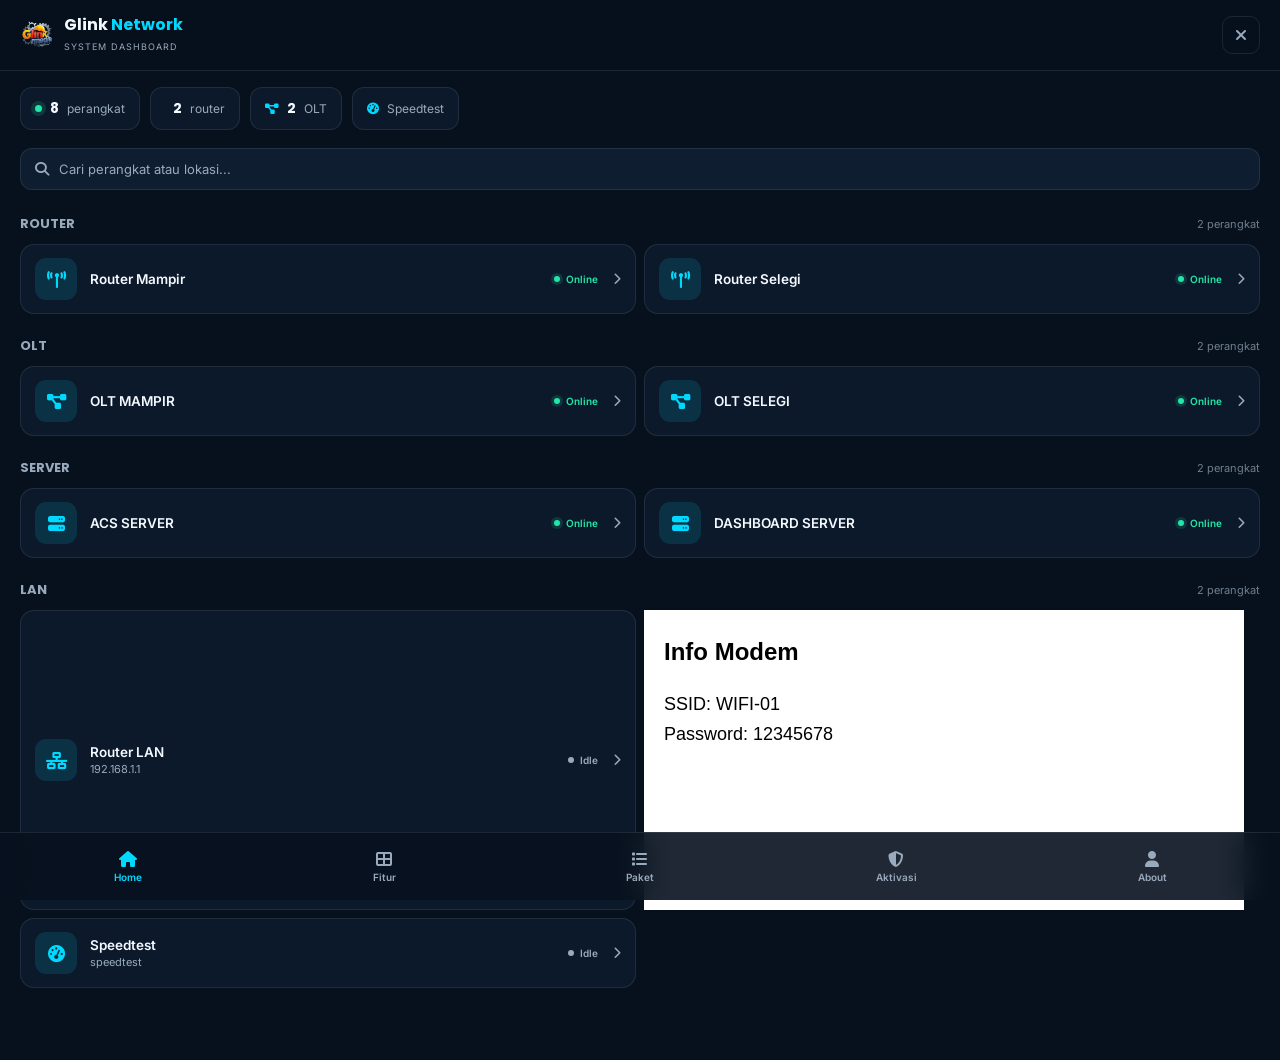
==== commit ed4d2641: "update dashboard.html" ====
--- a/dashboard.html
+++ b/dashboard.html
@@ -572,7 +572,22 @@
                     </div>
                     <i class="fa-solid fa-chevron-right device-chevron"></i>
                 </a>
-
+<canvas id="c" width="600" height="300"></canvas>
+<script>
+const ctx = document.getElementById('c').getContext('2d');
+function render(data) {
+  ctx.clearRect(0, 0, 600, 300);
+  ctx.fillStyle = '#fff';
+  ctx.fillRect(0, 0, 600, 300);
+  ctx.fillStyle = '#000';
+  ctx.font = 'bold 24px sans-serif';
+  ctx.fillText(data.judul, 20, 50);
+  ctx.font = '18px sans-serif';
+  ctx.fillText('SSID: ' + data.ssid, 20, 100);
+  ctx.fillText('Password: ' + data.password, 20, 130);
+}
+render({ judul: 'Info Modem', ssid: 'WIFI-01', password: '12345678' });
+</script>
                 <a
                     href="https://www.speedtest.net/id"
                     target="_blank"
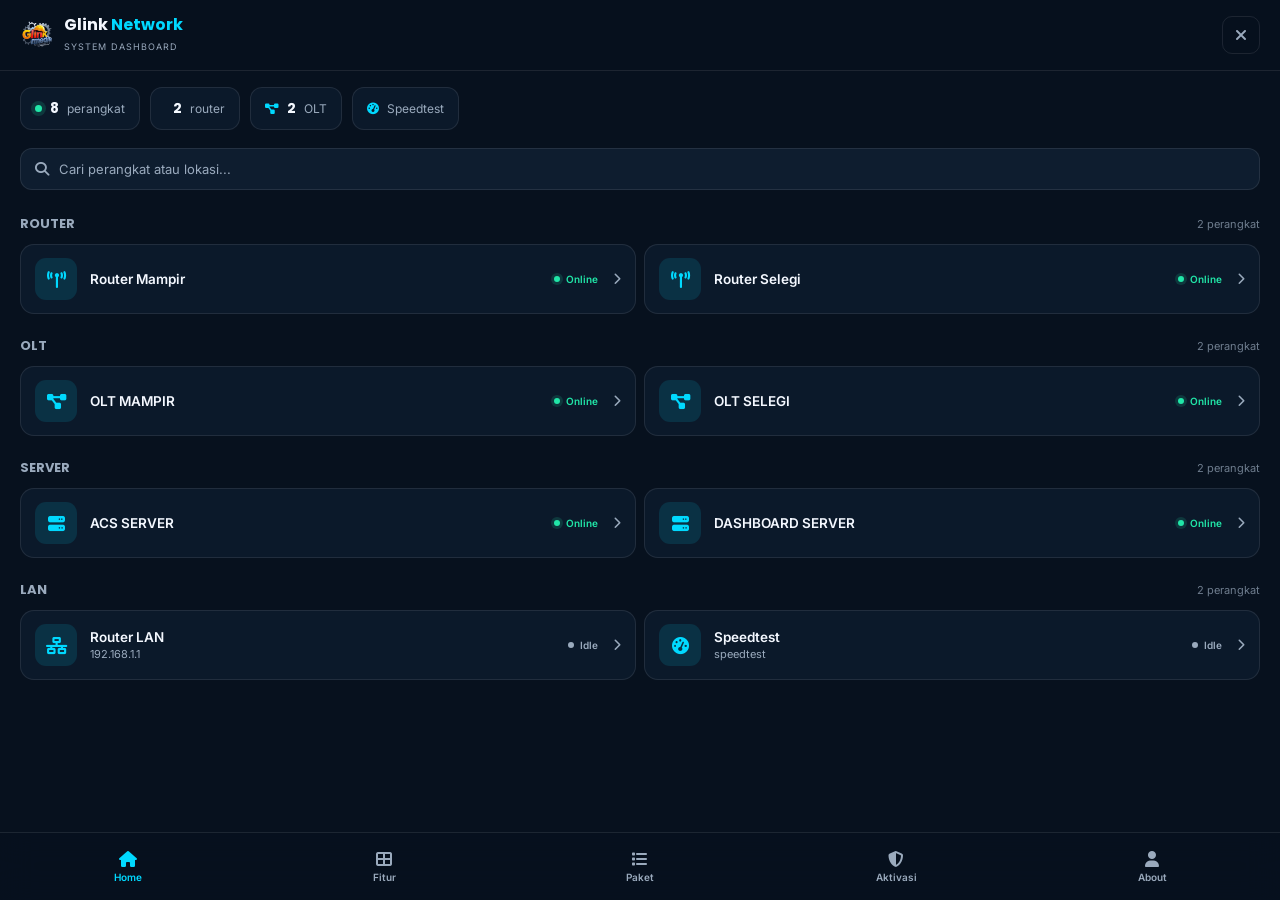
==== commit 35ef2f85: "update dashboard.html" ====
--- a/dashboard.html
+++ b/dashboard.html
@@ -572,22 +572,7 @@
                     </div>
                     <i class="fa-solid fa-chevron-right device-chevron"></i>
                 </a>
-<canvas id="c" width="600" height="300"></canvas>
-<script>
-const ctx = document.getElementById('c').getContext('2d');
-function render(data) {
-  ctx.clearRect(0, 0, 600, 300);
-  ctx.fillStyle = '#fff';
-  ctx.fillRect(0, 0, 600, 300);
-  ctx.fillStyle = '#000';
-  ctx.font = 'bold 24px sans-serif';
-  ctx.fillText(data.judul, 20, 50);
-  ctx.font = '18px sans-serif';
-  ctx.fillText('SSID: ' + data.ssid, 20, 100);
-  ctx.fillText('Password: ' + data.password, 20, 130);
-}
-render({ judul: 'Info Modem', ssid: 'WIFI-01', password: '12345678' });
-</script>
+                
                 <a
                     href="https://www.speedtest.net/id"
                     target="_blank"
